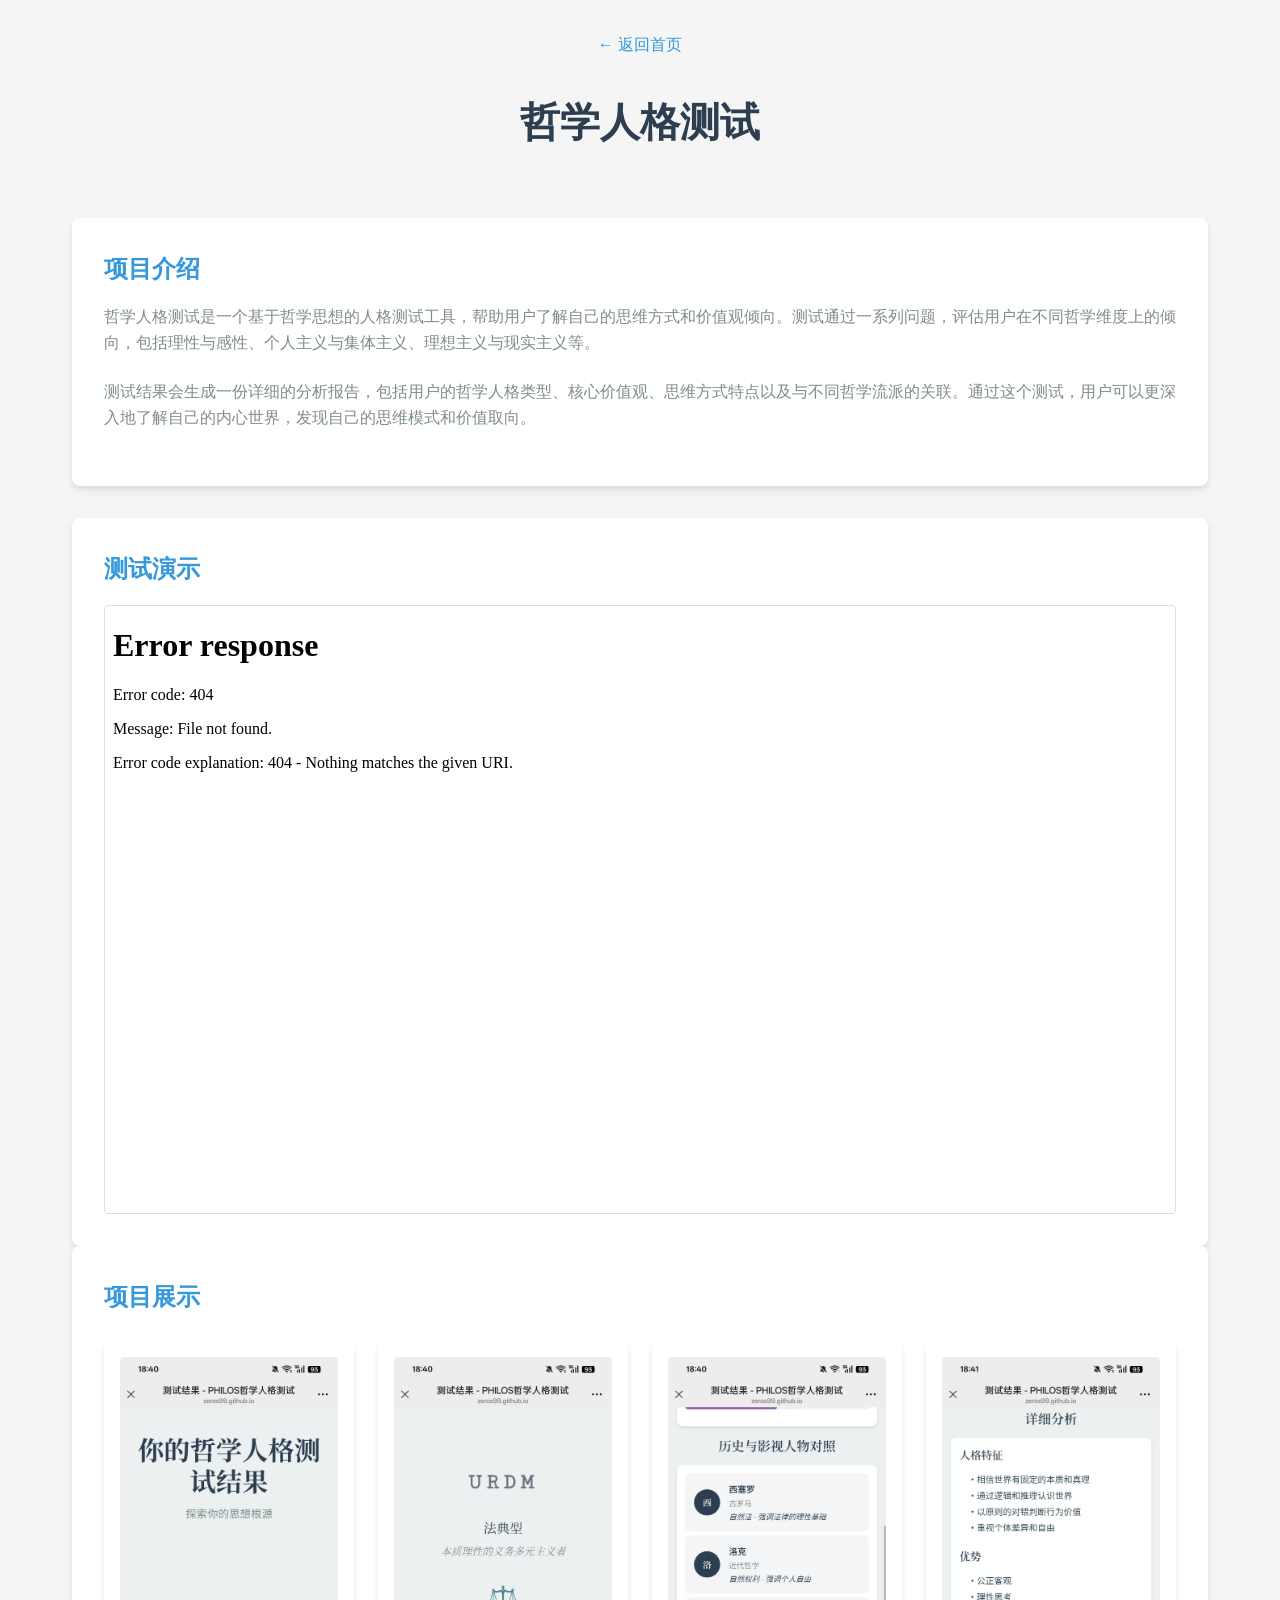
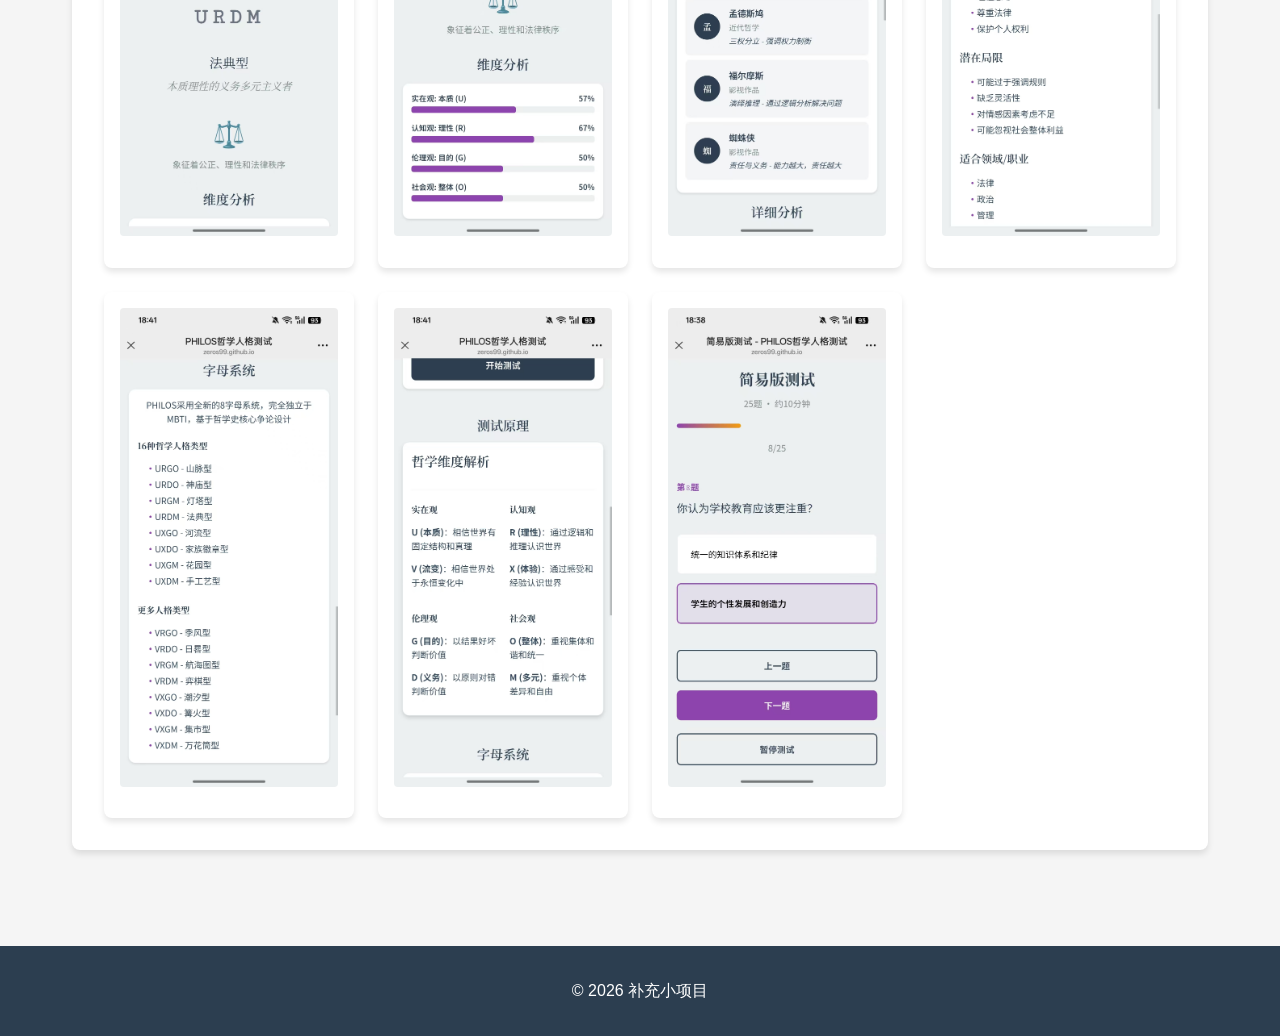
==== philosophy-test.html @ 99b1339b "Add files via upload" ====
<!DOCTYPE html>
<html lang="zh-CN">
<head>
  <meta charset="UTF-8">
  <meta name="viewport" content="width=device-width, initial-scale=1.0">
  <title>哲学人格测试</title>
  <style>
    * {
      margin: 0;
      padding: 0;
      box-sizing: border-box;
    }

    body {
      font-family: 'Arial', sans-serif;
      background-color: #f5f5f5;
      color: #333;
      line-height: 1.6;
    }

    .container {
      max-width: 1200px;
      margin: 0 auto;
      padding: 2rem;
    }

    header {
      text-align: center;
      margin-bottom: 4rem;
    }

    h1 {
      font-size: 2.5rem;
      margin-bottom: 1rem;
      color: #2c3e50;
    }

    .back-link {
      display: inline-block;
      margin-bottom: 2rem;
      color: #3498db;
      text-decoration: none;
    }

    .back-link:hover {
      text-decoration: underline;
    }

    .project-content {
      background-color: white;
      border-radius: 8px;
      box-shadow: 0 4px 6px rgba(0, 0, 0, 0.1);
      padding: 2rem;
      margin-bottom: 2rem;
    }

    .project-content h2 {
      font-size: 1.5rem;
      margin-bottom: 1rem;
      color: #3498db;
    }

    .project-content p {
      margin-bottom: 1.5rem;
      color: #7f8c8d;
    }

    .demo-section {
      background-color: white;
      border-radius: 8px;
      box-shadow: 0 4px 6px rgba(0, 0, 0, 0.1);
      padding: 2rem;
    }

    .demo-section h2 {
      font-size: 1.5rem;
      margin-bottom: 1rem;
      color: #3498db;
    }

    .demo-container {
      border: 1px solid #ddd;
      border-radius: 4px;
      overflow: hidden;
    }

    .demo-container iframe {
      width: 100%;
      height: 600px;
      border: none;
    }

    .image-gallery {
      display: grid;
      grid-template-columns: repeat(auto-fit, minmax(250px, 1fr));
      gap: 1.5rem;
      margin-top: 1.5rem;
    }

    .gallery-item {
      background-color: white;
      padding: 1rem;
      border-radius: 8px;
      box-shadow: 0 4px 6px rgba(0, 0, 0, 0.1);
      text-align: center;
      transition: transform 0.3s ease;
    }

    .gallery-item:hover {
      transform: translateY(-5px);
    }

    .gallery-item img {
      width: 100%;
      height: auto;
      border-radius: 4px;
      margin-bottom: 0.5rem;
    }

    footer {
      text-align: center;
      margin-top: 4rem;
      padding: 2rem;
      background-color: #2c3e50;
      color: white;
    }
  </style>
</head>
<body>
  <div class="container">
    <header>
      <a href="index.html" class="back-link">← 返回首页</a>
      <h1>哲学人格测试</h1>
    </header>

    <div class="project-content">
      <h2>项目介绍</h2>
      <p>哲学人格测试是一个基于哲学思想的人格测试工具，帮助用户了解自己的思维方式和价值观倾向。测试通过一系列问题，评估用户在不同哲学维度上的倾向，包括理性与感性、个人主义与集体主义、理想主义与现实主义等。</p>
      <p>测试结果会生成一份详细的分析报告，包括用户的哲学人格类型、核心价值观、思维方式特点以及与不同哲学流派的关联。通过这个测试，用户可以更深入地了解自己的内心世界，发现自己的思维模式和价值取向。</p>
    </div>

    <div class="demo-section">
      <h2>测试演示</h2>
      <div class="demo-container">
        <iframe src="../ptest/test-cover.html"></iframe>
      </div>
    </div>

    <div class="demo-section">
      <h2>项目展示</h2>
      <div class="image-gallery">
        <div class="gallery-item">
          <img src="images.ptest/p1.jpg" alt="哲学人格测试展示图1">
        </div>
        <div class="gallery-item">
          <img src="images.ptest/p2.jpg" alt="哲学人格测试展示图2">
        </div>
        <div class="gallery-item">
          <img src="images.ptest/p3.jpg" alt="哲学人格测试展示图3">
        </div>
        <div class="gallery-item">
          <img src="images.ptest/p4.jpg" alt="哲学人格测试展示图4">
        </div>
        <div class="gallery-item">
          <img src="images.ptest/p5.jpg" alt="哲学人格测试展示图5">
        </div>
        <div class="gallery-item">
          <img src="images.ptest/p6.jpg" alt="哲学人格测试展示图6">
        </div>
        <div class="gallery-item">
          <img src="images.ptest/p7.jpg" alt="哲学人格测试展示图7">
        </div>
      </div>
    </div>
  </div>

  <footer>
    <p>&copy; 2026 补充小项目</p>
  </footer>
</body>
</html>
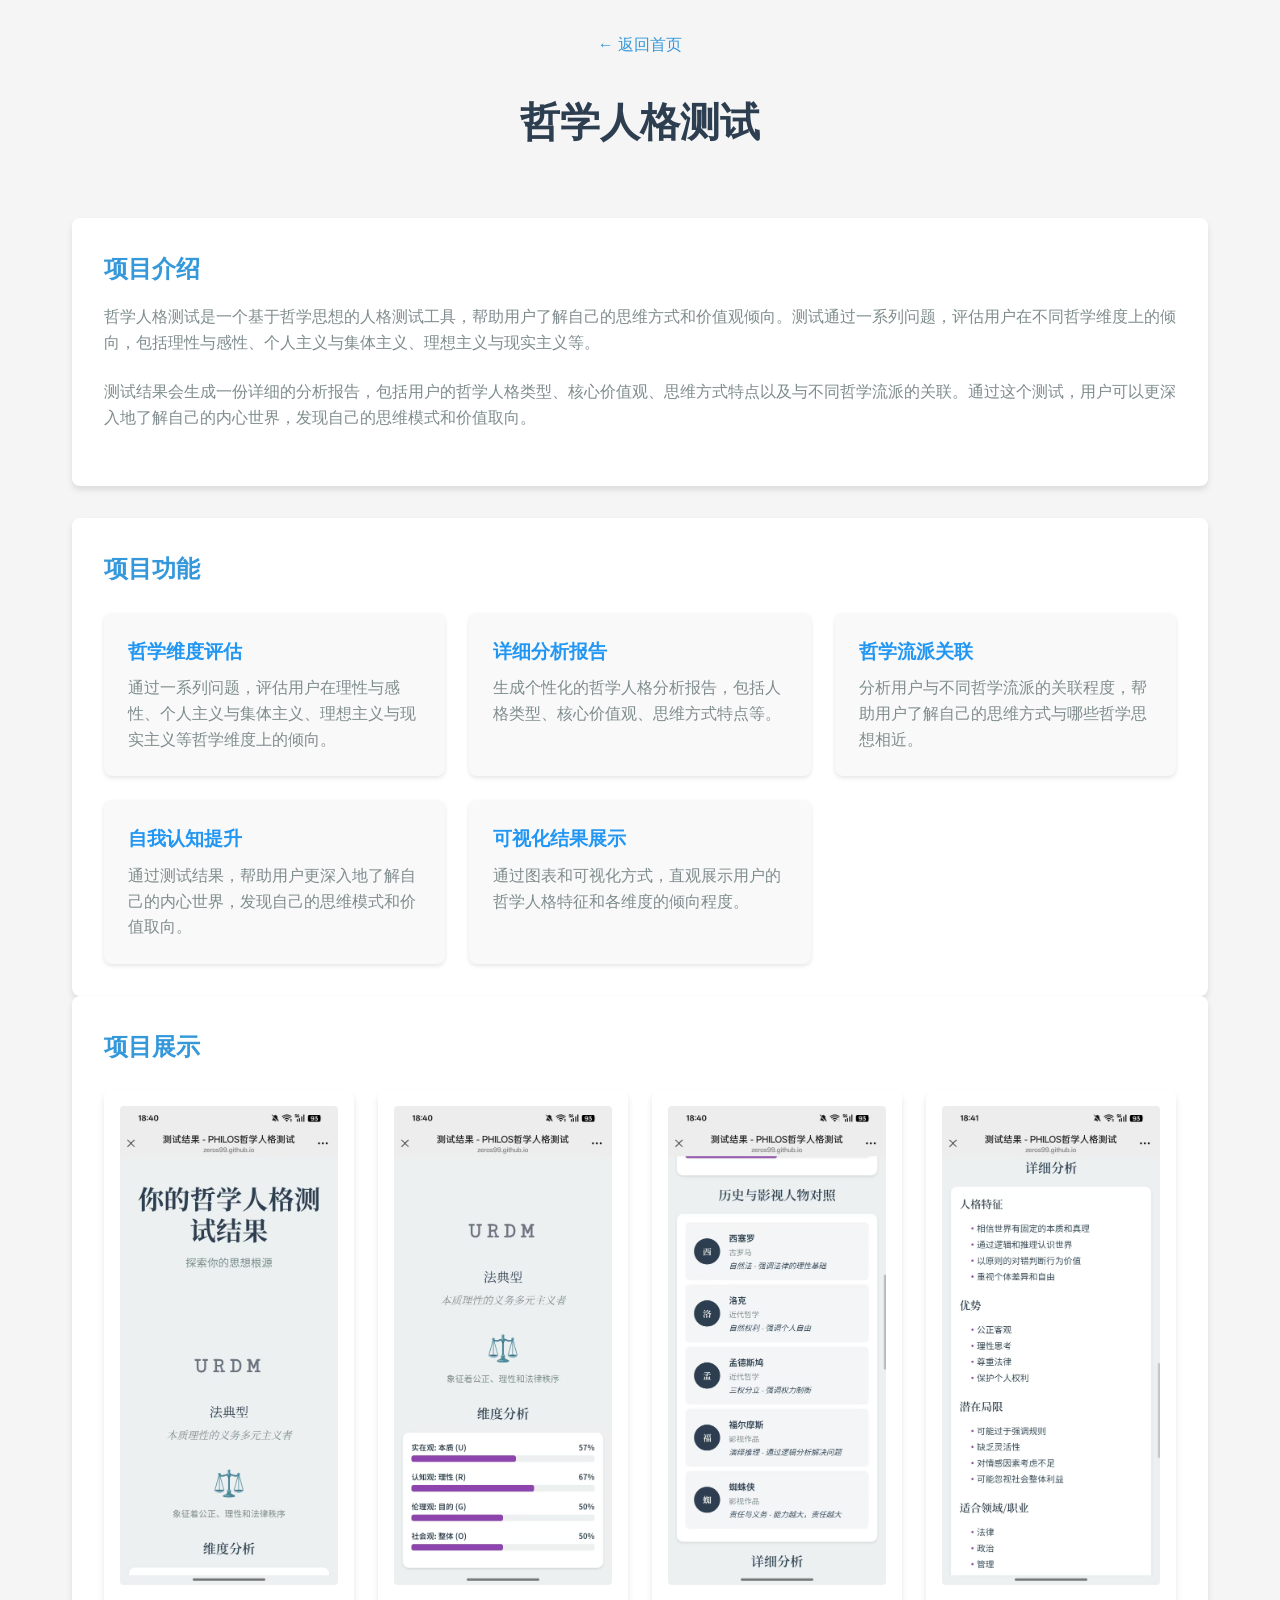
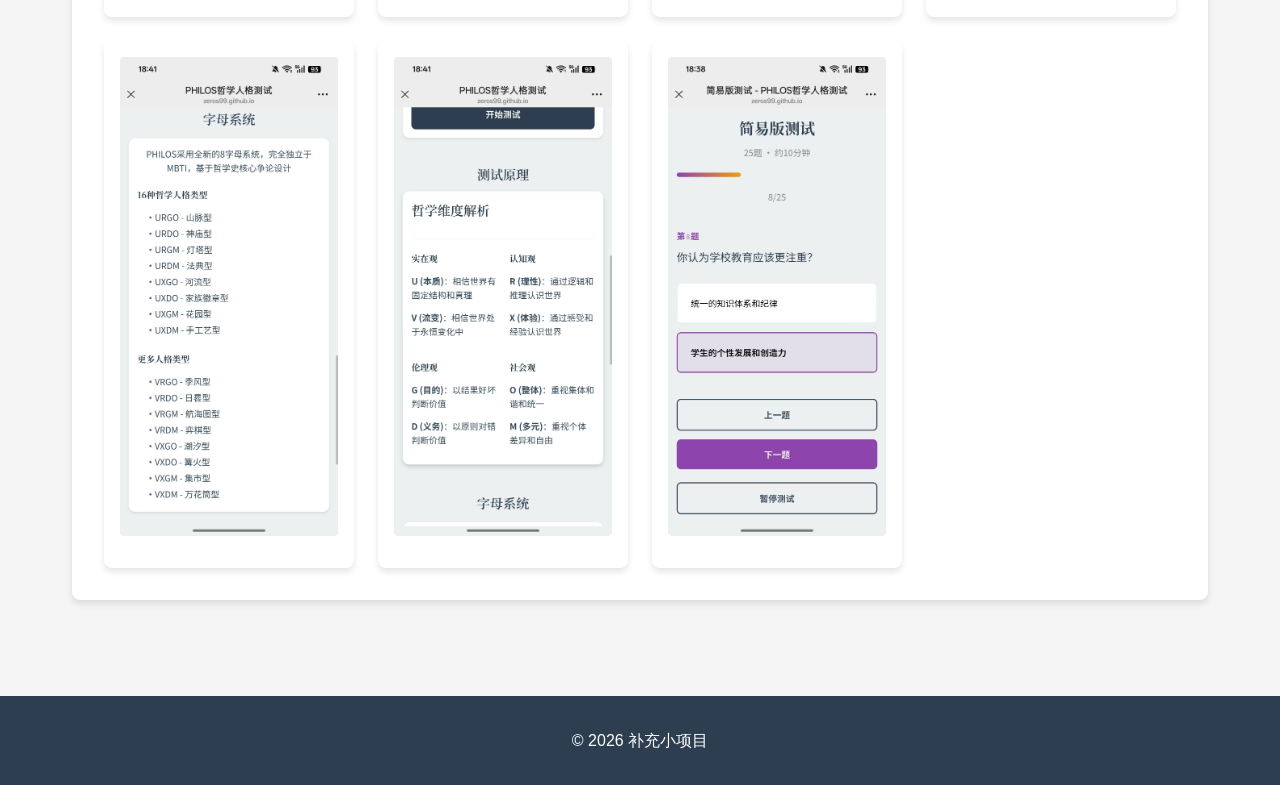
==== commit b3e66402: "Add files via upload" ====
--- a/philosophy-test.html
+++ b/philosophy-test.html
@@ -117,6 +117,31 @@
       margin-bottom: 0.5rem;
     }
 
+    .feature-list {
+      display: grid;
+      grid-template-columns: repeat(auto-fit, minmax(300px, 1fr));
+      gap: 1.5rem;
+      margin-top: 1.5rem;
+    }
+
+    .feature-item {
+      background-color: #f9f9f9;
+      padding: 1.5rem;
+      border-radius: 8px;
+      box-shadow: 0 2px 4px rgba(0, 0, 0, 0.1);
+    }
+
+    .feature-item h3 {
+      font-size: 1.2rem;
+      margin-bottom: 0.5rem;
+      color: #2196F3;
+    }
+
+    .feature-item p {
+      margin-bottom: 0;
+      color: #7f8c8d;
+    }
+
     footer {
       text-align: center;
       margin-top: 4rem;
@@ -140,9 +165,28 @@
     </div>
 
     <div class="demo-section">
-      <h2>测试演示</h2>
-      <div class="demo-container">
-        <iframe src="../ptest/test-cover.html"></iframe>
+      <h2>项目功能</h2>
+      <div class="feature-list">
+        <div class="feature-item">
+          <h3>哲学维度评估</h3>
+          <p>通过一系列问题，评估用户在理性与感性、个人主义与集体主义、理想主义与现实主义等哲学维度上的倾向。</p>
+        </div>
+        <div class="feature-item">
+          <h3>详细分析报告</h3>
+          <p>生成个性化的哲学人格分析报告，包括人格类型、核心价值观、思维方式特点等。</p>
+        </div>
+        <div class="feature-item">
+          <h3>哲学流派关联</h3>
+          <p>分析用户与不同哲学流派的关联程度，帮助用户了解自己的思维方式与哪些哲学思想相近。</p>
+        </div>
+        <div class="feature-item">
+          <h3>自我认知提升</h3>
+          <p>通过测试结果，帮助用户更深入地了解自己的内心世界，发现自己的思维模式和价值取向。</p>
+        </div>
+        <div class="feature-item">
+          <h3>可视化结果展示</h3>
+          <p>通过图表和可视化方式，直观展示用户的哲学人格特征和各维度的倾向程度。</p>
+        </div>
       </div>
     </div>
 
